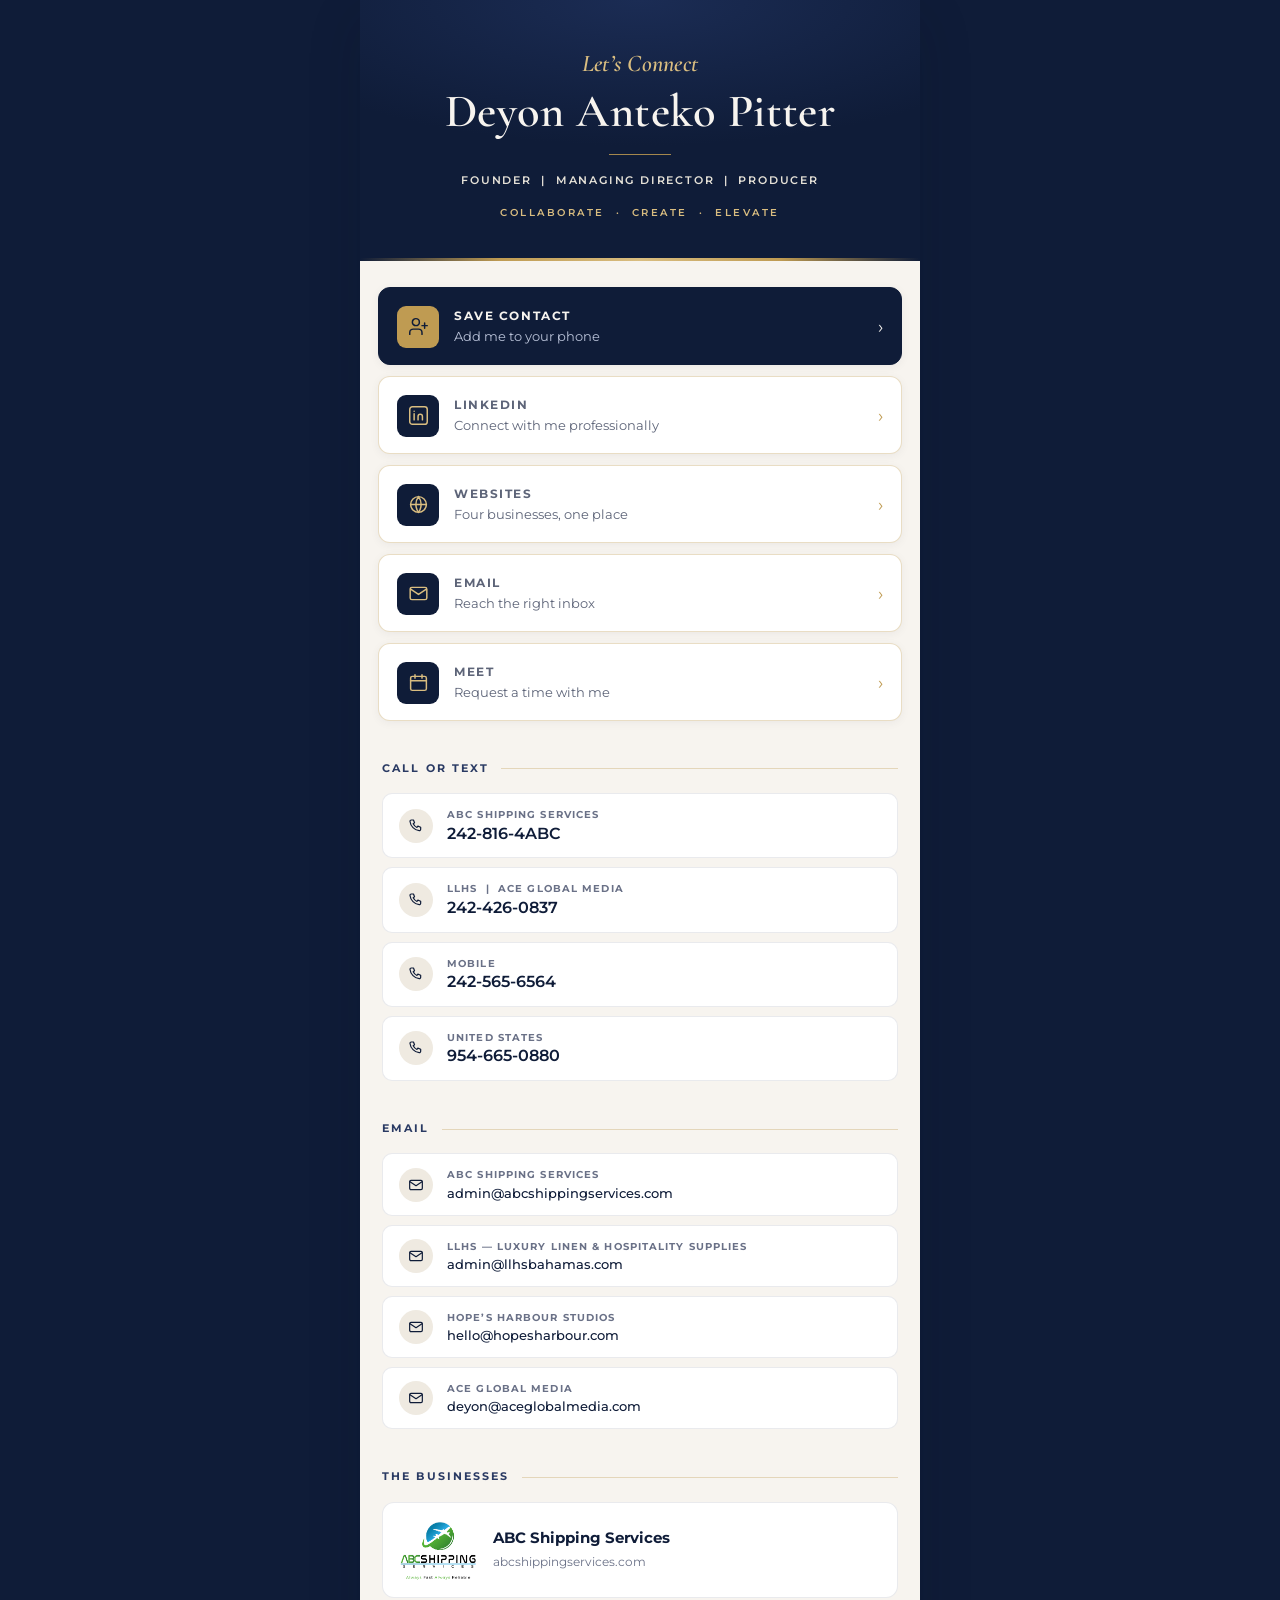
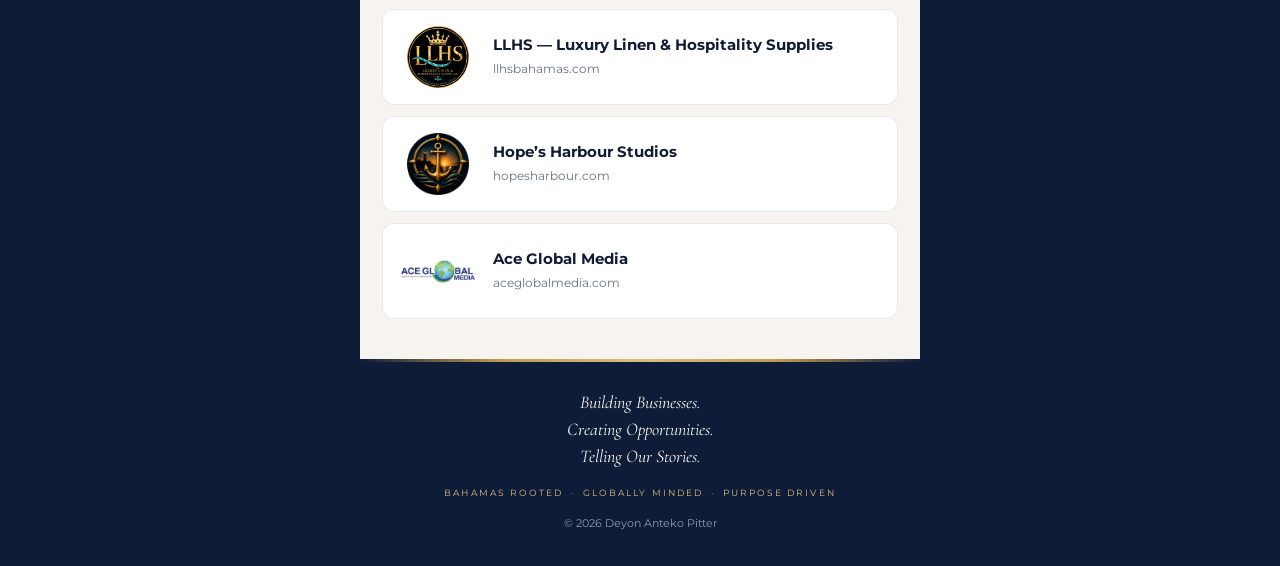
==== connect/index.html @ 19d74499 "Add unlisted /connect digital contact card Destination for the "Let's Connect" networking-card QR co" ====
<!doctype html>
<html lang="en">
<head>
<meta charset="utf-8">
<meta name="viewport" content="width=device-width,initial-scale=1,viewport-fit=cover">
<title>Deyon Anteko Pitter</title>
<meta name="robots" content="noindex,nofollow,noarchive,noimageindex">
<meta name="googlebot" content="noindex,nofollow">
<meta name="referrer" content="no-referrer">
<meta name="theme-color" content="#0f1c38">
<meta name="description" content="Digital contact card for Deyon Anteko Pitter.">
<link rel="icon" href="../assets/agm-logo-light.jpeg">
<link rel="preconnect" href="https://fonts.googleapis.com">
<link rel="preconnect" href="https://fonts.gstatic.com" crossorigin>
<link href="https://fonts.googleapis.com/css2?family=Cormorant+Garamond:wght@500;600;700&family=Montserrat:wght@400;500;600;700&display=swap" rel="stylesheet">
<style>
:root{
  --navy:#0f1c38;
  --navy-2:#16244a;
  --navy-soft:#2a3a63;
  --gold:#bf9b52;
  --gold-lt:#d9bd80;
  --cream:#f7f4ef;
  --cream-2:#efeae1;
  --line:rgba(191,155,82,.34);
  --shadow:0 18px 50px rgba(8,16,34,.16);
  --fd:'Cormorant Garamond',Georgia,serif;
  --fb:'Montserrat',system-ui,-apple-system,sans-serif;
}
*{box-sizing:border-box;margin:0;padding:0}
html{-webkit-text-size-adjust:100%}
body{
  font-family:var(--fb);
  color:var(--navy);
  background:var(--navy);
  line-height:1.6;
  -webkit-font-smoothing:antialiased;
  padding:0 0 env(safe-area-inset-bottom);
}
img{display:block;max-width:100%}
a{color:inherit}

.page{max-width:560px;margin:0 auto;background:var(--cream);min-height:100vh;box-shadow:var(--shadow)}

/* ---------- header ---------- */
.top{
  background:
    radial-gradient(120% 90% at 50% 0%, #1b2c54 0%, var(--navy) 62%);
  color:var(--cream);
  text-align:center;
  padding:52px 24px 40px;
  position:relative;
}
.top:after{
  content:"";position:absolute;left:0;right:0;bottom:0;height:3px;
  background:linear-gradient(90deg,transparent,var(--gold),var(--gold-lt),var(--gold),transparent);
}
.script{
  font-family:var(--fd);font-style:italic;font-weight:600;
  font-size:1.5rem;color:var(--gold-lt);letter-spacing:.01em;line-height:1;
}
h1{
  font-family:var(--fd);font-weight:600;
  font-size:clamp(2.1rem,9vw,2.9rem);
  line-height:1.08;letter-spacing:.01em;margin:10px 0 0;
}
.rule{width:62px;height:1px;background:var(--gold);margin:18px auto 16px;opacity:.85}
.role{
  font-size:.66rem;font-weight:600;letter-spacing:.17em;text-transform:uppercase;
  color:#e6e2d8;line-height:1.9;
}
.motto{
  margin-top:14px;font-size:.6rem;font-weight:600;letter-spacing:.26em;
  text-transform:uppercase;color:var(--gold-lt);
}

/* ---------- actions ---------- */
.actions{padding:26px 18px 6px;display:grid;gap:11px}
.act{
  display:flex;align-items:center;gap:15px;
  background:#fff;border:1px solid var(--line);border-radius:12px;
  padding:16px 18px;text-decoration:none;
  box-shadow:0 2px 10px rgba(15,28,56,.05);
  transition:transform .15s ease,border-color .15s ease,box-shadow .15s ease;
  min-height:66px;
}
.act:active{transform:scale(.985)}
@media(hover:hover){.act:hover{border-color:var(--gold);box-shadow:0 8px 22px rgba(15,28,56,.1)}}
.act .ic{
  flex:0 0 42px;height:42px;border-radius:9px;
  background:var(--navy);color:var(--gold-lt);
  display:grid;place-items:center;
}
.act .ic svg{width:21px;height:21px;stroke:currentColor;fill:none;stroke-width:1.7;stroke-linecap:round;stroke-linejoin:round}
.act .tx{flex:1;min-width:0}
.act b{display:block;font-size:.76rem;font-weight:700;letter-spacing:.13em;text-transform:uppercase}
.act span{display:block;font-size:.8rem;color:#5d6478;font-weight:400;margin-top:2px}
.act .arw{flex:0 0 auto;color:var(--gold);font-size:1.1rem;line-height:1}
.act.primary{background:var(--navy);border-color:var(--navy)}
.act.primary b,.act.primary .arw{color:var(--cream)}
.act.primary span{color:#b9c2d8}
.act.primary .ic{background:var(--gold);color:var(--navy)}

/* ---------- sections ---------- */
section{padding:34px 22px 6px}
h2{
  font-family:var(--fb);font-size:.66rem;font-weight:700;letter-spacing:.2em;
  text-transform:uppercase;color:var(--navy-soft);
  display:flex;align-items:center;gap:12px;margin-bottom:16px;
}
h2:after{content:"";flex:1;height:1px;background:var(--line)}

.rows{display:grid;gap:9px}
.row{
  display:flex;align-items:center;gap:14px;
  background:#fff;border:1px solid rgba(15,28,56,.09);border-radius:10px;
  padding:13px 16px;text-decoration:none;min-height:58px;
}
@media(hover:hover){.row:hover{border-color:var(--gold)}}
.row .tx{flex:1;min-width:0}
.row .lbl{display:block;font-size:.63rem;font-weight:700;letter-spacing:.11em;text-transform:uppercase;color:#6a7187;line-height:1.5}
.row .val{display:block;font-size:.97rem;font-weight:600;word-break:break-word;line-height:1.35;margin-top:1px}
.row .val.sm{font-size:.84rem;font-weight:500}
.row .mark{
  flex:0 0 34px;height:34px;border-radius:50%;
  background:var(--cream-2);color:var(--navy);display:grid;place-items:center;
}
.row .mark svg{width:16px;height:16px;stroke:currentColor;fill:none;stroke-width:1.8;stroke-linecap:round;stroke-linejoin:round}

/* ---------- businesses ---------- */
.biz{display:grid;gap:11px}
.bcard{
  display:flex;align-items:center;gap:16px;
  background:#fff;border:1px solid rgba(15,28,56,.09);border-radius:12px;
  padding:16px;text-decoration:none;
}
@media(hover:hover){.bcard:hover{border-color:var(--gold)}}
.bcard .mk{
  flex:0 0 78px;height:62px;display:grid;place-items:center;
}
.bcard .mk img{max-height:62px;max-width:78px;width:auto;object-fit:contain}
.bcard .tx{flex:1;min-width:0}
.bcard .nm{display:block;font-size:.93rem;font-weight:700;line-height:1.3}
.bcard .sub{display:block;font-size:.76rem;color:#6a7187;margin-top:4px;word-break:break-word}

/* ---------- footer ---------- */
footer{
  margin-top:34px;background:var(--navy);color:#aeb7cf;
  text-align:center;padding:30px 24px 34px;position:relative;
}
footer:before{
  content:"";position:absolute;left:0;right:0;top:0;height:3px;
  background:linear-gradient(90deg,transparent,var(--gold),var(--gold-lt),var(--gold),transparent);
}
footer .tag{
  font-family:var(--fd);font-style:italic;font-size:1.12rem;color:var(--cream);line-height:1.5;
}
footer .fine{
  margin-top:16px;font-size:.58rem;letter-spacing:.22em;text-transform:uppercase;color:var(--gold-lt);
}
footer .cr{margin-top:14px;font-size:.68rem;color:#8d97b4}

@media(prefers-reduced-motion:reduce){*{transition:none!important}}
</style>
</head>
<body>
<div class="page">

  <header class="top">
    <p class="script">Let&rsquo;s Connect</p>
    <h1>Deyon Anteko Pitter</h1>
    <div class="rule"></div>
    <p class="role">Founder &nbsp;|&nbsp; Managing Director &nbsp;|&nbsp; Producer</p>
    <p class="motto">Collaborate &nbsp;&middot;&nbsp; Create &nbsp;&middot;&nbsp; Elevate</p>
  </header>

  <div class="actions">
    <a class="act primary" href="../assets/connect/deyon-anteko-pitter.vcf">
      <span class="ic" aria-hidden="true"><svg viewBox="0 0 24 24"><path d="M16 21v-2a4 4 0 0 0-4-4H6a4 4 0 0 0-4 4v2"/><circle cx="9" cy="7" r="4"/><path d="M19 8v6M22 11h-6"/></svg></span>
      <span class="tx"><b>Save Contact</b><span>Add me to your phone</span></span>
      <span class="arw" aria-hidden="true">&rsaquo;</span>
    </a>

    <a class="act" href="https://www.linkedin.com/in/deyon-anteko-pitter-714b4b11/" target="_blank" rel="noopener">
      <span class="ic" aria-hidden="true"><svg viewBox="0 0 24 24"><rect x="2" y="2" width="20" height="20" rx="3"/><path d="M7 10v7M7 7v.01M11.5 17v-4a2.5 2.5 0 0 1 5 0v4"/></svg></span>
      <span class="tx"><b>LinkedIn</b><span>Connect with me professionally</span></span>
      <span class="arw" aria-hidden="true">&rsaquo;</span>
    </a>

    <a class="act" href="#websites">
      <span class="ic" aria-hidden="true"><svg viewBox="0 0 24 24"><circle cx="12" cy="12" r="9"/><path d="M3 12h18M12 3a15 15 0 0 1 0 18M12 3a15 15 0 0 0 0 18"/></svg></span>
      <span class="tx"><b>Websites</b><span>Four businesses, one place</span></span>
      <span class="arw" aria-hidden="true">&rsaquo;</span>
    </a>

    <a class="act" href="#email">
      <span class="ic" aria-hidden="true"><svg viewBox="0 0 24 24"><rect x="2.5" y="5" width="19" height="14" rx="2"/><path d="m3 7 9 6 9-6"/></svg></span>
      <span class="tx"><b>Email</b><span>Reach the right inbox</span></span>
      <span class="arw" aria-hidden="true">&rsaquo;</span>
    </a>

    <a class="act" href="mailto:deyon@aceglobalmedia.com?subject=Meeting%20request%20%E2%80%94%20Deyon%20Anteko%20Pitter&amp;body=Hello%20Deyon%2C%0A%0AI%27d%20like%20to%20set%20up%20a%20time%20to%20talk.%0A%0AWhat%20it%27s%20about%3A%20%0APreferred%20days%20and%20times%3A%20%0ABest%20number%20to%20reach%20me%3A%20%0A%0AThank%20you%2C%0A">
      <span class="ic" aria-hidden="true"><svg viewBox="0 0 24 24"><rect x="3" y="5" width="18" height="16" rx="2"/><path d="M3 10h18M8 3v4M16 3v4"/></svg></span>
      <span class="tx"><b>Meet</b><span>Request a time with me</span></span>
      <span class="arw" aria-hidden="true">&rsaquo;</span>
    </a>
  </div>

  <section id="call">
    <h2>Call or text</h2>
    <div class="rows">
      <a class="row" href="tel:+12428164222">
        <span class="mark" aria-hidden="true"><svg viewBox="0 0 24 24"><path d="M5 3h3.2l1.6 4.2-2 1.4a12 12 0 0 0 5.6 5.6l1.4-2L19 13.8V17a2 2 0 0 1-2.2 2A15.8 15.8 0 0 1 3 5.2 2 2 0 0 1 5 3Z"/></svg></span>
        <span class="tx"><span class="lbl">ABC Shipping Services</span><span class="val">242-816-4ABC</span></span>
      </a>
      <a class="row" href="tel:+12424260837">
        <span class="mark" aria-hidden="true"><svg viewBox="0 0 24 24"><path d="M5 3h3.2l1.6 4.2-2 1.4a12 12 0 0 0 5.6 5.6l1.4-2L19 13.8V17a2 2 0 0 1-2.2 2A15.8 15.8 0 0 1 3 5.2 2 2 0 0 1 5 3Z"/></svg></span>
        <span class="tx"><span class="lbl">LLHS &nbsp;|&nbsp; Ace Global Media</span><span class="val">242-426-0837</span></span>
      </a>
      <a class="row" href="tel:+12425656564">
        <span class="mark" aria-hidden="true"><svg viewBox="0 0 24 24"><path d="M5 3h3.2l1.6 4.2-2 1.4a12 12 0 0 0 5.6 5.6l1.4-2L19 13.8V17a2 2 0 0 1-2.2 2A15.8 15.8 0 0 1 3 5.2 2 2 0 0 1 5 3Z"/></svg></span>
        <span class="tx"><span class="lbl">Mobile</span><span class="val">242-565-6564</span></span>
      </a>
      <a class="row" href="tel:+19546650880">
        <span class="mark" aria-hidden="true"><svg viewBox="0 0 24 24"><path d="M5 3h3.2l1.6 4.2-2 1.4a12 12 0 0 0 5.6 5.6l1.4-2L19 13.8V17a2 2 0 0 1-2.2 2A15.8 15.8 0 0 1 3 5.2 2 2 0 0 1 5 3Z"/></svg></span>
        <span class="tx"><span class="lbl">United States</span><span class="val">954-665-0880</span></span>
      </a>
    </div>
  </section>

  <section id="email">
    <h2>Email</h2>
    <div class="rows">
      <a class="row" href="mailto:admin@abcshippingservices.com">
        <span class="mark" aria-hidden="true"><svg viewBox="0 0 24 24"><rect x="2.5" y="5" width="19" height="14" rx="2"/><path d="m3 7 9 6 9-6"/></svg></span>
        <span class="tx"><span class="lbl">ABC Shipping Services</span><span class="val sm">admin@abcshippingservices.com</span></span>
      </a>
      <a class="row" href="mailto:admin@llhsbahamas.com">
        <span class="mark" aria-hidden="true"><svg viewBox="0 0 24 24"><rect x="2.5" y="5" width="19" height="14" rx="2"/><path d="m3 7 9 6 9-6"/></svg></span>
        <span class="tx"><span class="lbl">LLHS &mdash; Luxury Linen &amp; Hospitality Supplies</span><span class="val sm">admin@llhsbahamas.com</span></span>
      </a>
      <a class="row" href="mailto:hello@hopesharbour.com">
        <span class="mark" aria-hidden="true"><svg viewBox="0 0 24 24"><rect x="2.5" y="5" width="19" height="14" rx="2"/><path d="m3 7 9 6 9-6"/></svg></span>
        <span class="tx"><span class="lbl">Hope&rsquo;s Harbour Studios</span><span class="val sm">hello@hopesharbour.com</span></span>
      </a>
      <a class="row" href="mailto:deyon@aceglobalmedia.com">
        <span class="mark" aria-hidden="true"><svg viewBox="0 0 24 24"><rect x="2.5" y="5" width="19" height="14" rx="2"/><path d="m3 7 9 6 9-6"/></svg></span>
        <span class="tx"><span class="lbl">Ace Global Media</span><span class="val sm">deyon@aceglobalmedia.com</span></span>
      </a>
    </div>
  </section>

  <section id="websites">
    <h2>The businesses</h2>
    <div class="biz">
      <a class="bcard" href="https://abcshippingservices.com" target="_blank" rel="noopener">
        <span class="mk"><img src="../assets/connect/abc-shipping.png" alt="ABC Shipping Services" loading="lazy"></span>
        <span class="tx"><span class="nm">ABC Shipping Services</span><span class="sub">abcshippingservices.com</span></span>
      </a>
      <a class="bcard" href="https://llhsbahamas.com" target="_blank" rel="noopener">
        <span class="mk"><img src="../assets/connect/llhs.png" alt="LLHS &mdash; Luxury Linen &amp; Hospitality Supplies" loading="lazy"></span>
        <span class="tx"><span class="nm">LLHS &mdash; Luxury Linen &amp; Hospitality Supplies</span><span class="sub">llhsbahamas.com</span></span>
      </a>
      <a class="bcard" href="https://hopesharbour.com" target="_blank" rel="noopener">
        <span class="mk"><img src="../assets/connect/hopes-harbour.png" alt="Hope&rsquo;s Harbour Studios" loading="lazy"></span>
        <span class="tx"><span class="nm">Hope&rsquo;s Harbour Studios</span><span class="sub">hopesharbour.com</span></span>
      </a>
      <a class="bcard" href="https://aceglobalmedia.com" target="_blank" rel="noopener">
        <span class="mk"><img src="../assets/agm-logo-light.jpeg" alt="Ace Global Media" loading="lazy"></span>
        <span class="tx"><span class="nm">Ace Global Media</span><span class="sub">aceglobalmedia.com</span></span>
      </a>
    </div>
  </section>

  <footer>
    <p class="tag">Building Businesses.<br>Creating Opportunities.<br>Telling Our Stories.</p>
    <p class="fine">Bahamas Rooted &nbsp;&middot;&nbsp; Globally Minded &nbsp;&middot;&nbsp; Purpose Driven</p>
    <p class="cr">&copy; 2026 Deyon Anteko Pitter</p>
  </footer>

</div>
</body>
</html>
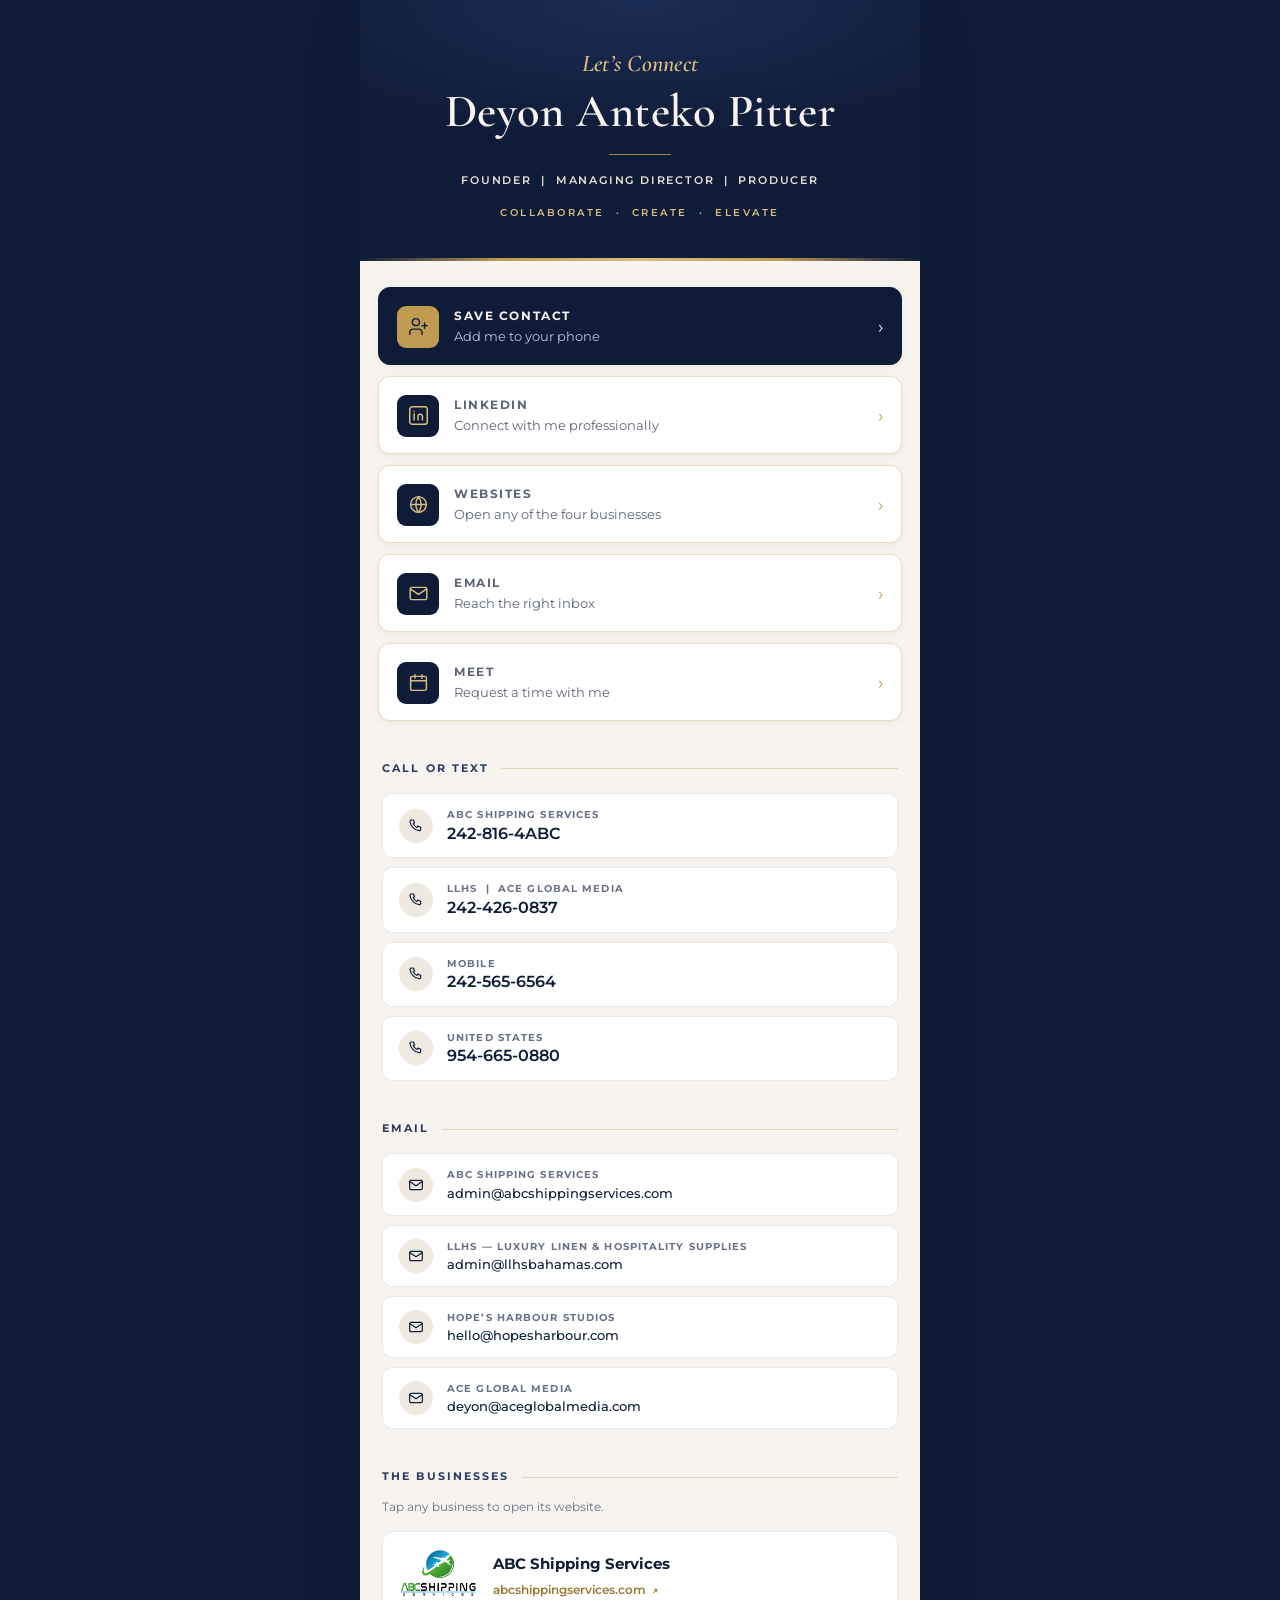
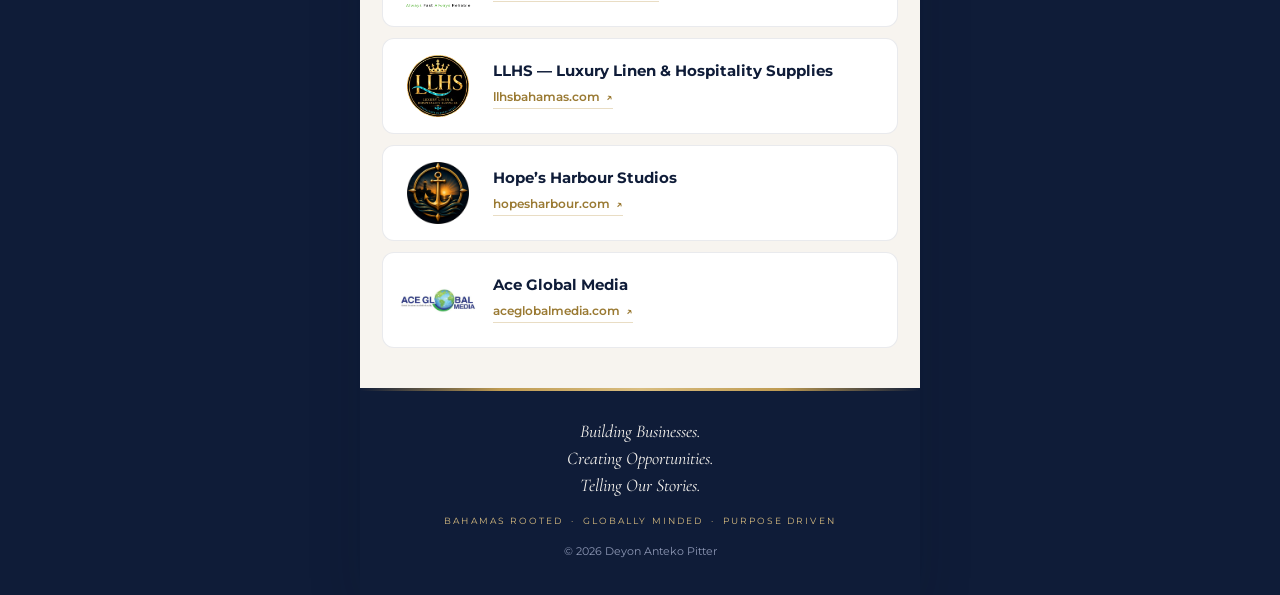
==== commit 356aea80: "Make the business website links obviously tappable on /connect Each business card already opened its" ====
--- a/connect/index.html
+++ b/connect/index.html
@@ -141,7 +141,16 @@
 .bcard .mk img{max-height:62px;max-width:78px;width:auto;object-fit:contain}
 .bcard .tx{flex:1;min-width:0}
 .bcard .nm{display:block;font-size:.93rem;font-weight:700;line-height:1.3}
-.bcard .sub{display:block;font-size:.76rem;color:#6a7187;margin-top:4px;word-break:break-word}
+.bcard .sub{
+  display:inline-flex;align-items:center;gap:6px;
+  font-size:.78rem;font-weight:600;color:#9a7a33;
+  margin-top:6px;word-break:break-word;
+  border-bottom:1px solid var(--line);padding-bottom:1px;
+}
+.bcard .sub:after{content:"\2197";font-size:.9em;line-height:1;border:0}
+.hint{
+  font-size:.72rem;color:#6a7187;margin:-4px 0 14px;
+}
 
 /* ---------- footer ---------- */
 footer{
@@ -189,7 +198,7 @@
 
     <a class="act" href="#websites">
       <span class="ic" aria-hidden="true"><svg viewBox="0 0 24 24"><circle cx="12" cy="12" r="9"/><path d="M3 12h18M12 3a15 15 0 0 1 0 18M12 3a15 15 0 0 0 0 18"/></svg></span>
-      <span class="tx"><b>Websites</b><span>Four businesses, one place</span></span>
+      <span class="tx"><b>Websites</b><span>Open any of the four businesses</span></span>
       <span class="arw" aria-hidden="true">&rsaquo;</span>
     </a>
 
@@ -252,6 +261,7 @@
 
   <section id="websites">
     <h2>The businesses</h2>
+    <p class="hint">Tap any business to open its website.</p>
     <div class="biz">
       <a class="bcard" href="https://abcshippingservices.com" target="_blank" rel="noopener">
         <span class="mk"><img src="../assets/connect/abc-shipping.png" alt="ABC Shipping Services" loading="lazy"></span>
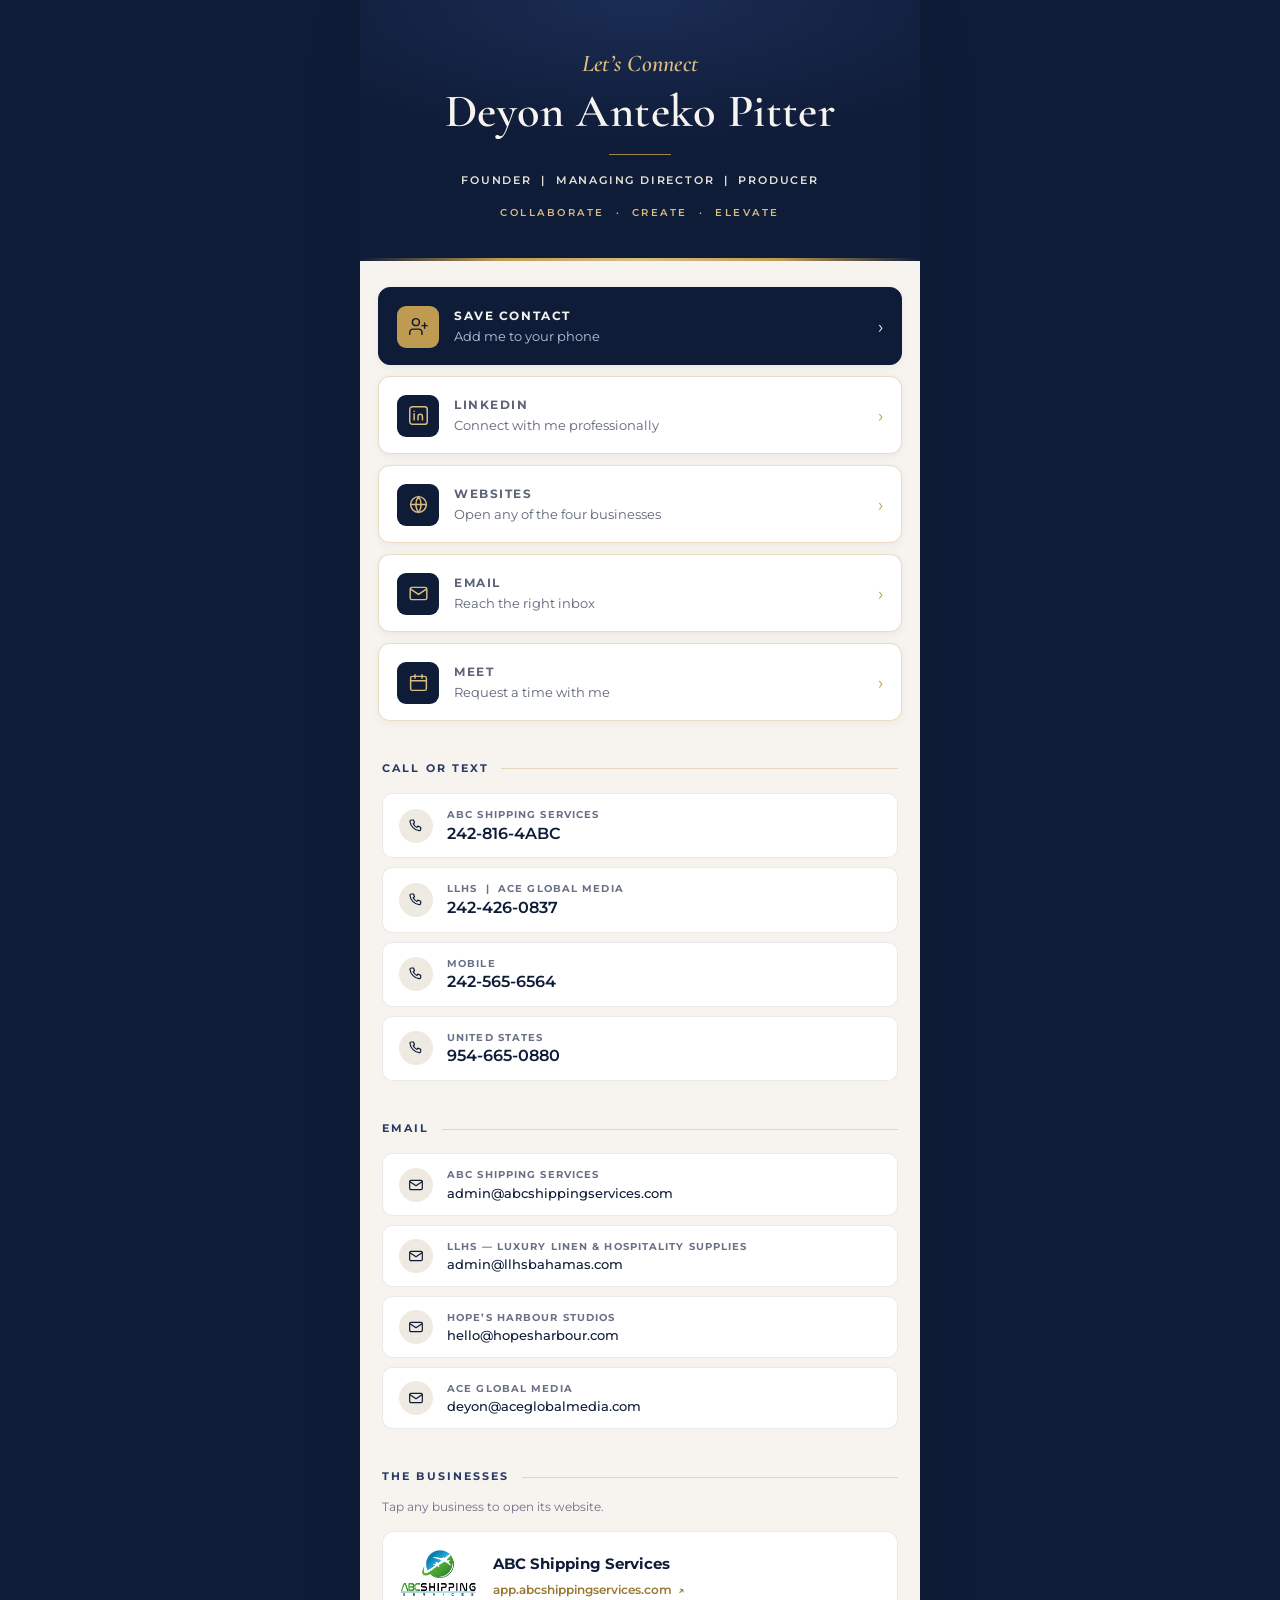
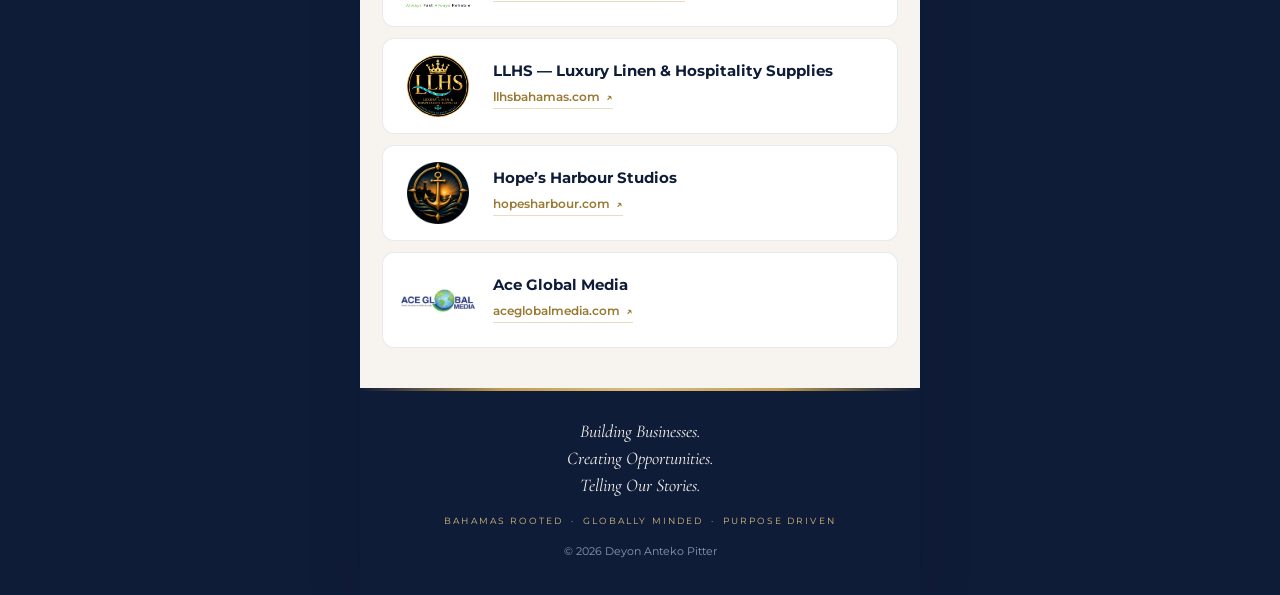
==== commit 2dff5b61: "Point the ABC card at the app instead of the public site The ABC Shipping entry on /connect (and its" ====
--- a/connect/index.html
+++ b/connect/index.html
@@ -29,6 +29,10 @@
 }
 *{box-sizing:border-box;margin:0;padding:0}
 html{-webkit-text-size-adjust:100%}
+/* taps must always reach the <a>, never stop on an image, icon or label */
+a{-webkit-tap-highlight-color:rgba(191,155,82,.25);touch-action:manipulation}
+a *{pointer-events:none;-webkit-user-drag:none;user-select:none}
+
 body{
   font-family:var(--fb);
   color:var(--navy);
@@ -135,6 +139,7 @@
   padding:16px;text-decoration:none;
 }
 @media(hover:hover){.bcard:hover{border-color:var(--gold)}}
+.bcard:active{border-color:var(--gold);background:#fffdf8}
 .bcard .mk{
   flex:0 0 78px;height:62px;display:grid;place-items:center;
 }
@@ -263,9 +268,9 @@
     <h2>The businesses</h2>
     <p class="hint">Tap any business to open its website.</p>
     <div class="biz">
-      <a class="bcard" href="https://abcshippingservices.com" target="_blank" rel="noopener">
+      <a class="bcard" href="https://app.abcshippingservices.com" target="_blank" rel="noopener">
         <span class="mk"><img src="../assets/connect/abc-shipping.png" alt="ABC Shipping Services" loading="lazy"></span>
-        <span class="tx"><span class="nm">ABC Shipping Services</span><span class="sub">abcshippingservices.com</span></span>
+        <span class="tx"><span class="nm">ABC Shipping Services</span><span class="sub">app.abcshippingservices.com</span></span>
       </a>
       <a class="bcard" href="https://llhsbahamas.com" target="_blank" rel="noopener">
         <span class="mk"><img src="../assets/connect/llhs.png" alt="LLHS &mdash; Luxury Linen &amp; Hospitality Supplies" loading="lazy"></span>
